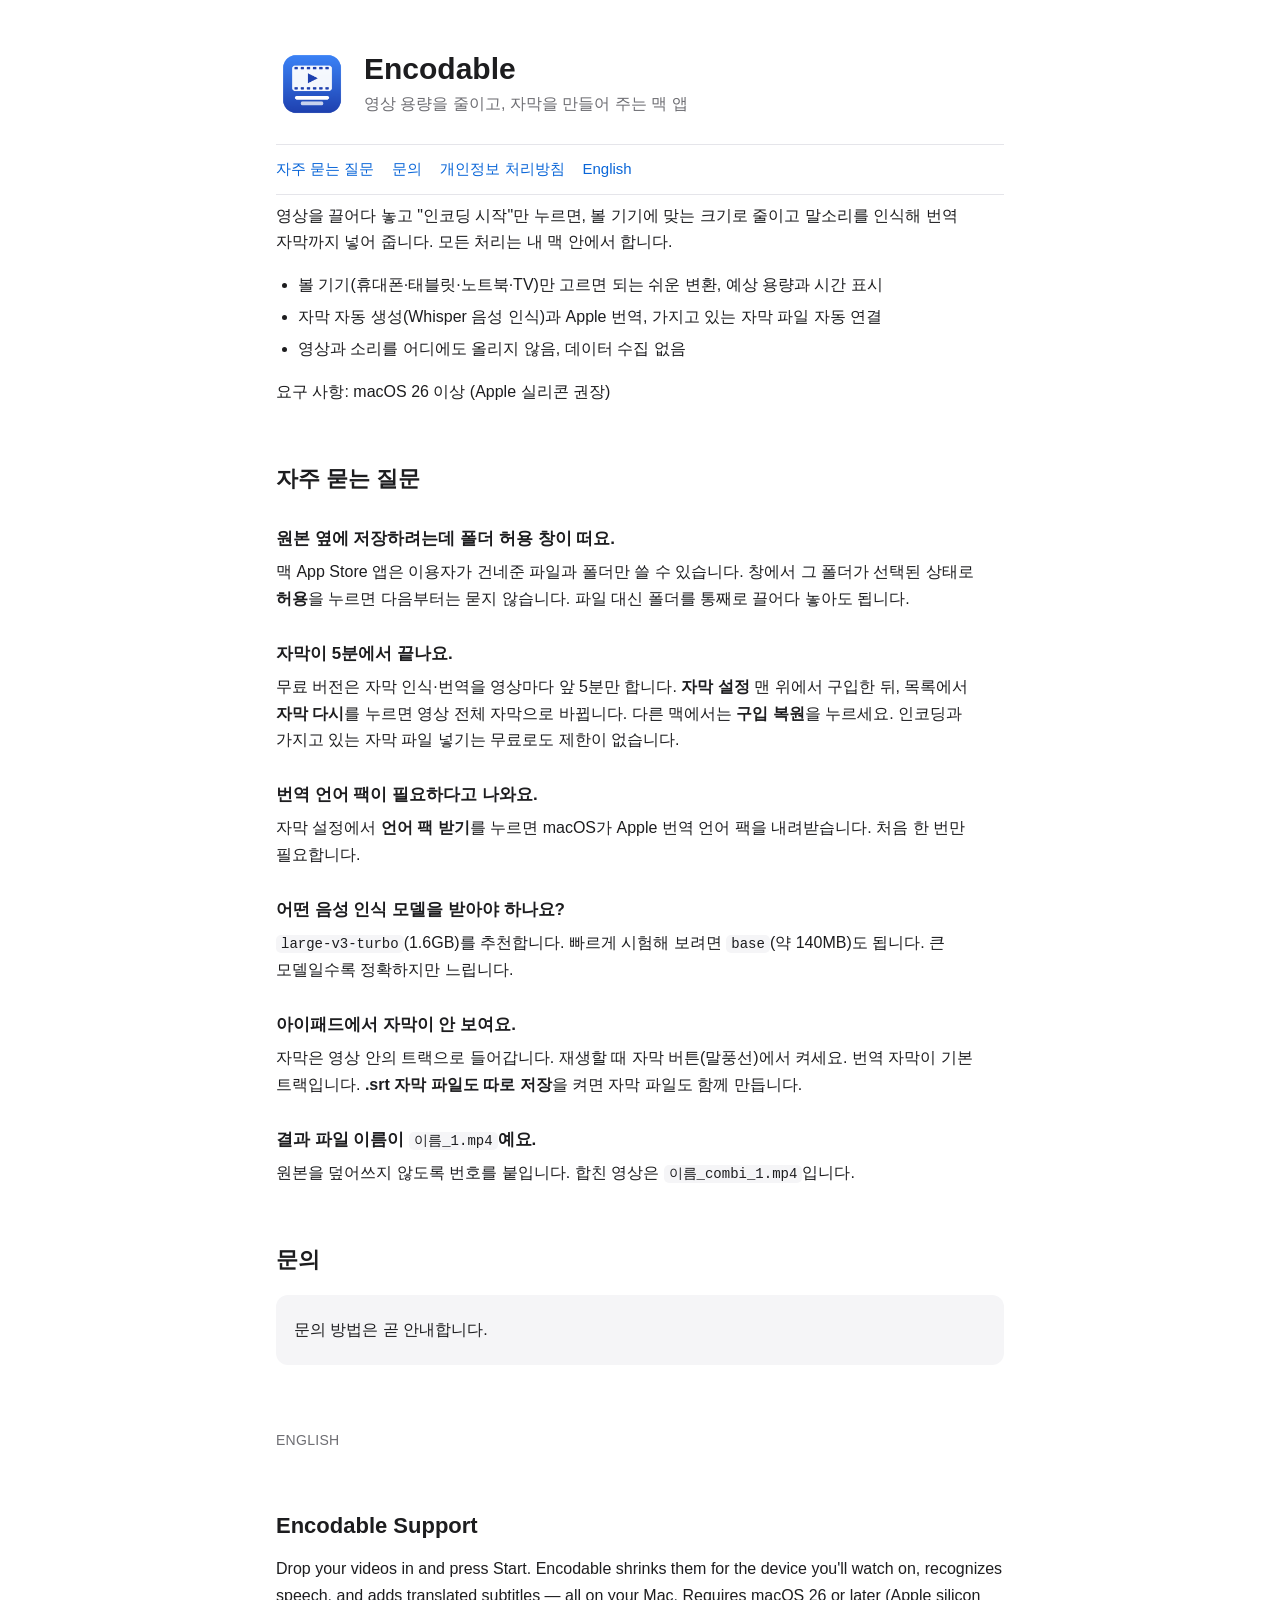
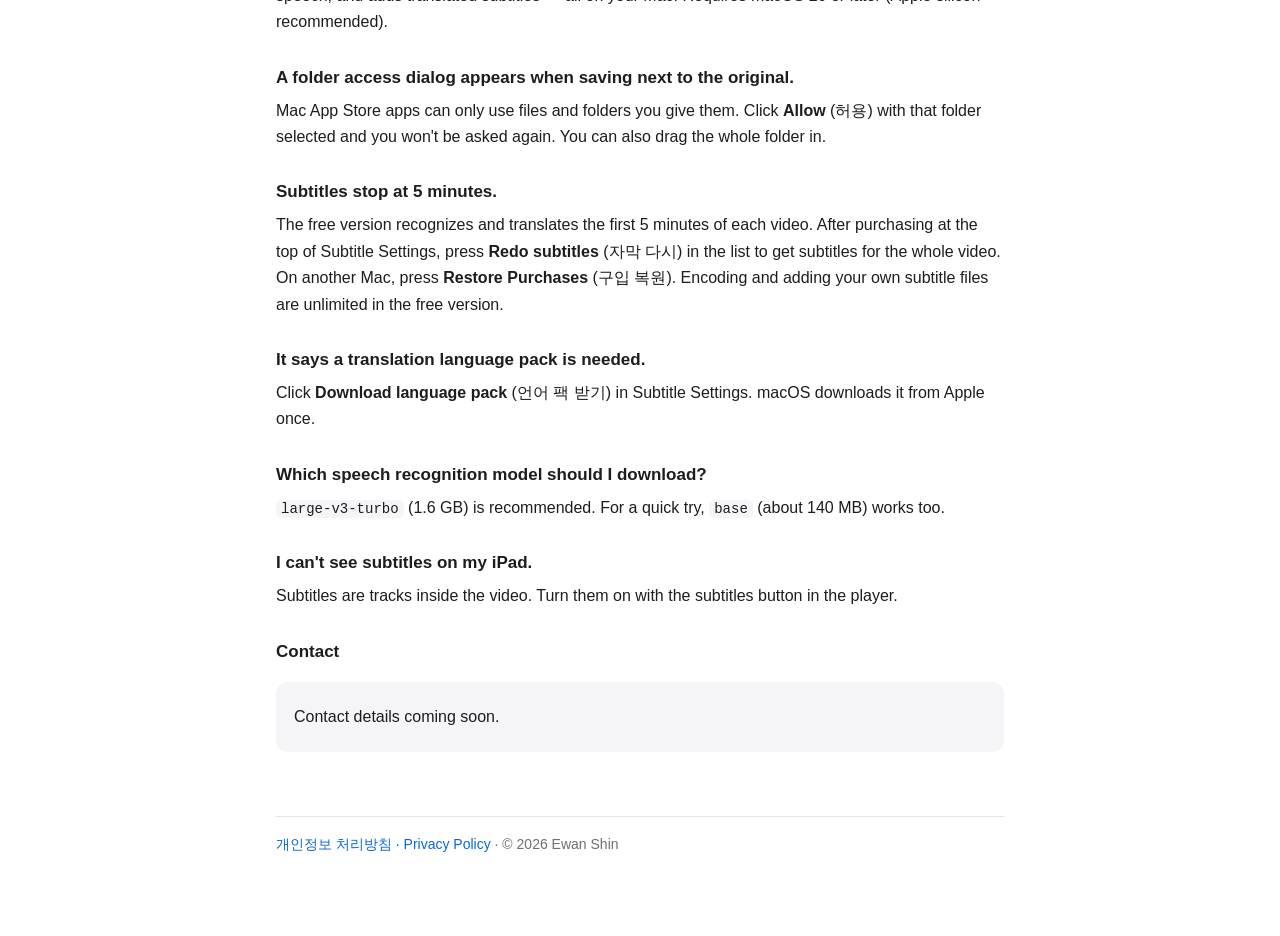
==== encodable/index.html @ 4a73bcea "Encodable 페이지 갱신 (encodable@94512da)" ====
<!doctype html>
<html lang="ko">
<head>
<meta charset="utf-8">
<meta name="viewport" content="width=device-width, initial-scale=1">
<title>Encodable 지원</title>
<meta name="description" content="Encodable — 맥에서 영상 용량을 줄이고 자막을 만들어 주는 앱. 지원과 자주 묻는 질문.">
<link rel="icon" href="icon.png">
<link rel="stylesheet" href="style.css">
</head>
<body>
<main>
<header>
  <img src="icon.png" alt="">
  <div>
    <h1>Encodable</h1>
    <p class="tagline">영상 용량을 줄이고, 자막을 만들어 주는 맥 앱</p>
  </div>
</header>
<nav>
  <a href="#faq">자주 묻는 질문</a>
  <a href="#contact">문의</a>
  <a href="privacy/">개인정보 처리방침</a>
  <a href="#english">English</a>
</nav>

<p>영상을 끌어다 놓고 "인코딩 시작"만 누르면, 볼 기기에 맞는 크기로 줄이고 말소리를 인식해 번역 자막까지 넣어 줍니다. 모든 처리는 내 맥 안에서 합니다.</p>
<ul>
  <li>볼 기기(휴대폰·태블릿·노트북·TV)만 고르면 되는 쉬운 변환, 예상 용량과 시간 표시</li>
  <li>자막 자동 생성(Whisper 음성 인식)과 Apple 번역, 가지고 있는 자막 파일 자동 연결</li>
  <li>영상과 소리를 어디에도 올리지 않음, 데이터 수집 없음</li>
</ul>
<p>요구 사항: macOS 26 이상 (Apple 실리콘 권장)</p>

<h2 id="faq">자주 묻는 질문</h2>

<h3>원본 옆에 저장하려는데 폴더 허용 창이 떠요.</h3>
<p>맥 App Store 앱은 이용자가 건네준 파일과 폴더만 쓸 수 있습니다. 창에서 그 폴더가 선택된 상태로 <b>허용</b>을 누르면 다음부터는 묻지 않습니다. 파일 대신 폴더를 통째로 끌어다 놓아도 됩니다.</p>

<h3>자막이 5분에서 끝나요.</h3>
<p>무료 버전은 자막 인식·번역을 영상마다 앞 5분만 합니다. <b>자막 설정</b> 맨 위에서 구입한 뒤, 목록에서 <b>자막 다시</b>를 누르면 영상 전체 자막으로 바뀝니다. 다른 맥에서는 <b>구입 복원</b>을 누르세요. 인코딩과 가지고 있는 자막 파일 넣기는 무료로도 제한이 없습니다.</p>

<h3>번역 언어 팩이 필요하다고 나와요.</h3>
<p>자막 설정에서 <b>언어 팩 받기</b>를 누르면 macOS가 Apple 번역 언어 팩을 내려받습니다. 처음 한 번만 필요합니다.</p>

<h3>어떤 음성 인식 모델을 받아야 하나요?</h3>
<p><code>large-v3-turbo</code>(1.6GB)를 추천합니다. 빠르게 시험해 보려면 <code>base</code>(약 140MB)도 됩니다. 큰 모델일수록 정확하지만 느립니다.</p>

<h3>아이패드에서 자막이 안 보여요.</h3>
<p>자막은 영상 안의 트랙으로 들어갑니다. 재생할 때 자막 버튼(말풍선)에서 켜세요. 번역 자막이 기본 트랙입니다. <b>.srt 자막 파일도 따로 저장</b>을 켜면 자막 파일도 함께 만듭니다.</p>

<h3>결과 파일 이름이 <code>이름_1.mp4</code>예요.</h3>
<p>원본을 덮어쓰지 않도록 번호를 붙입니다. 합친 영상은 <code>이름_combi_1.mp4</code>입니다.</p>

<h2 id="contact">문의</h2>
<div class="card" id="contact-ko">
  <p>문의 방법은 곧 안내합니다.</p>
</div>

<p class="lang" id="english">English</p>
<h2>Encodable Support</h2>
<p>Drop your videos in and press Start. Encodable shrinks them for the device you'll watch on, recognizes speech, and adds translated subtitles — all on your Mac. Requires macOS 26 or later (Apple silicon recommended).</p>

<h3>A folder access dialog appears when saving next to the original.</h3>
<p>Mac App Store apps can only use files and folders you give them. Click <b>Allow</b> (허용) with that folder selected and you won't be asked again. You can also drag the whole folder in.</p>

<h3>Subtitles stop at 5 minutes.</h3>
<p>The free version recognizes and translates the first 5 minutes of each video. After purchasing at the top of Subtitle Settings, press <b>Redo subtitles</b> (자막 다시) in the list to get subtitles for the whole video. On another Mac, press <b>Restore Purchases</b> (구입 복원). Encoding and adding your own subtitle files are unlimited in the free version.</p>

<h3>It says a translation language pack is needed.</h3>
<p>Click <b>Download language pack</b> (언어 팩 받기) in Subtitle Settings. macOS downloads it from Apple once.</p>

<h3>Which speech recognition model should I download?</h3>
<p><code>large-v3-turbo</code> (1.6 GB) is recommended. For a quick try, <code>base</code> (about 140 MB) works too.</p>

<h3>I can't see subtitles on my iPad.</h3>
<p>Subtitles are tracks inside the video. Turn them on with the subtitles button in the player.</p>

<h3>Contact</h3>
<div class="card" id="contact-en">
  <p>Contact details coming soon.</p>
</div>

<footer>
  <a href="privacy/">개인정보 처리방침 · Privacy Policy</a> · © 2026 Ewan Shin
</footer>
</main>
</body>
</html>
---- encodable/style.css ----
:root {
  --bg: #ffffff;
  --fg: #1d1d1f;
  --muted: #6e6e73;
  --line: #e5e5ea;
  --accent: #0a66d8;
  --card: #f5f5f7;
}
@media (prefers-color-scheme: dark) {
  :root:not([data-theme="light"]) {
    --bg: #161618;
    --fg: #f2f2f7;
    --muted: #a1a1a6;
    --line: #2c2c2e;
    --accent: #5aa2ff;
    --card: #1f1f22;
  }
}
* { box-sizing: border-box; }
body {
  margin: 0;
  background: var(--bg);
  color: var(--fg);
  font: 16px/1.65 -apple-system, BlinkMacSystemFont, "Apple SD Gothic Neo", "Pretendard", "Segoe UI", sans-serif;
  -webkit-font-smoothing: antialiased;
  word-break: keep-all;
  overflow-wrap: anywhere;
}
main { max-width: 760px; margin: 0 auto; padding: 48px 16px 80px; }
header { display: flex; align-items: center; gap: 16px; margin-bottom: 8px; }
header img { width: 72px; height: 72px; }
h1 { font-size: 30px; line-height: 1.2; margin: 0; }
.tagline { color: var(--muted); margin: 4px 0 0; }
nav { display: flex; flex-wrap: wrap; gap: 8px 18px; margin: 24px 0 8px; padding: 12px 0; border-top: 1px solid var(--line); border-bottom: 1px solid var(--line); font-size: 15px; }
h2 { font-size: 22px; margin: 48px 0 12px; padding-top: 8px; }
h3 { font-size: 17px; margin: 28px 0 6px; }
p, li { margin: 6px 0; }
ul { padding-left: 22px; }
a { color: var(--accent); text-decoration: none; }
a:hover { text-decoration: underline; }
code { font: 14px ui-monospace, SFMono-Regular, Menlo, monospace; background: var(--card); padding: 1px 5px; border-radius: 5px; }
.card { background: var(--card); border-radius: 12px; padding: 16px 18px; margin: 16px 0; }
.lang { color: var(--muted); font-size: 14px; letter-spacing: .02em; text-transform: uppercase; margin-top: 64px; }
footer { margin-top: 64px; padding-top: 16px; border-top: 1px solid var(--line); color: var(--muted); font-size: 14px; }
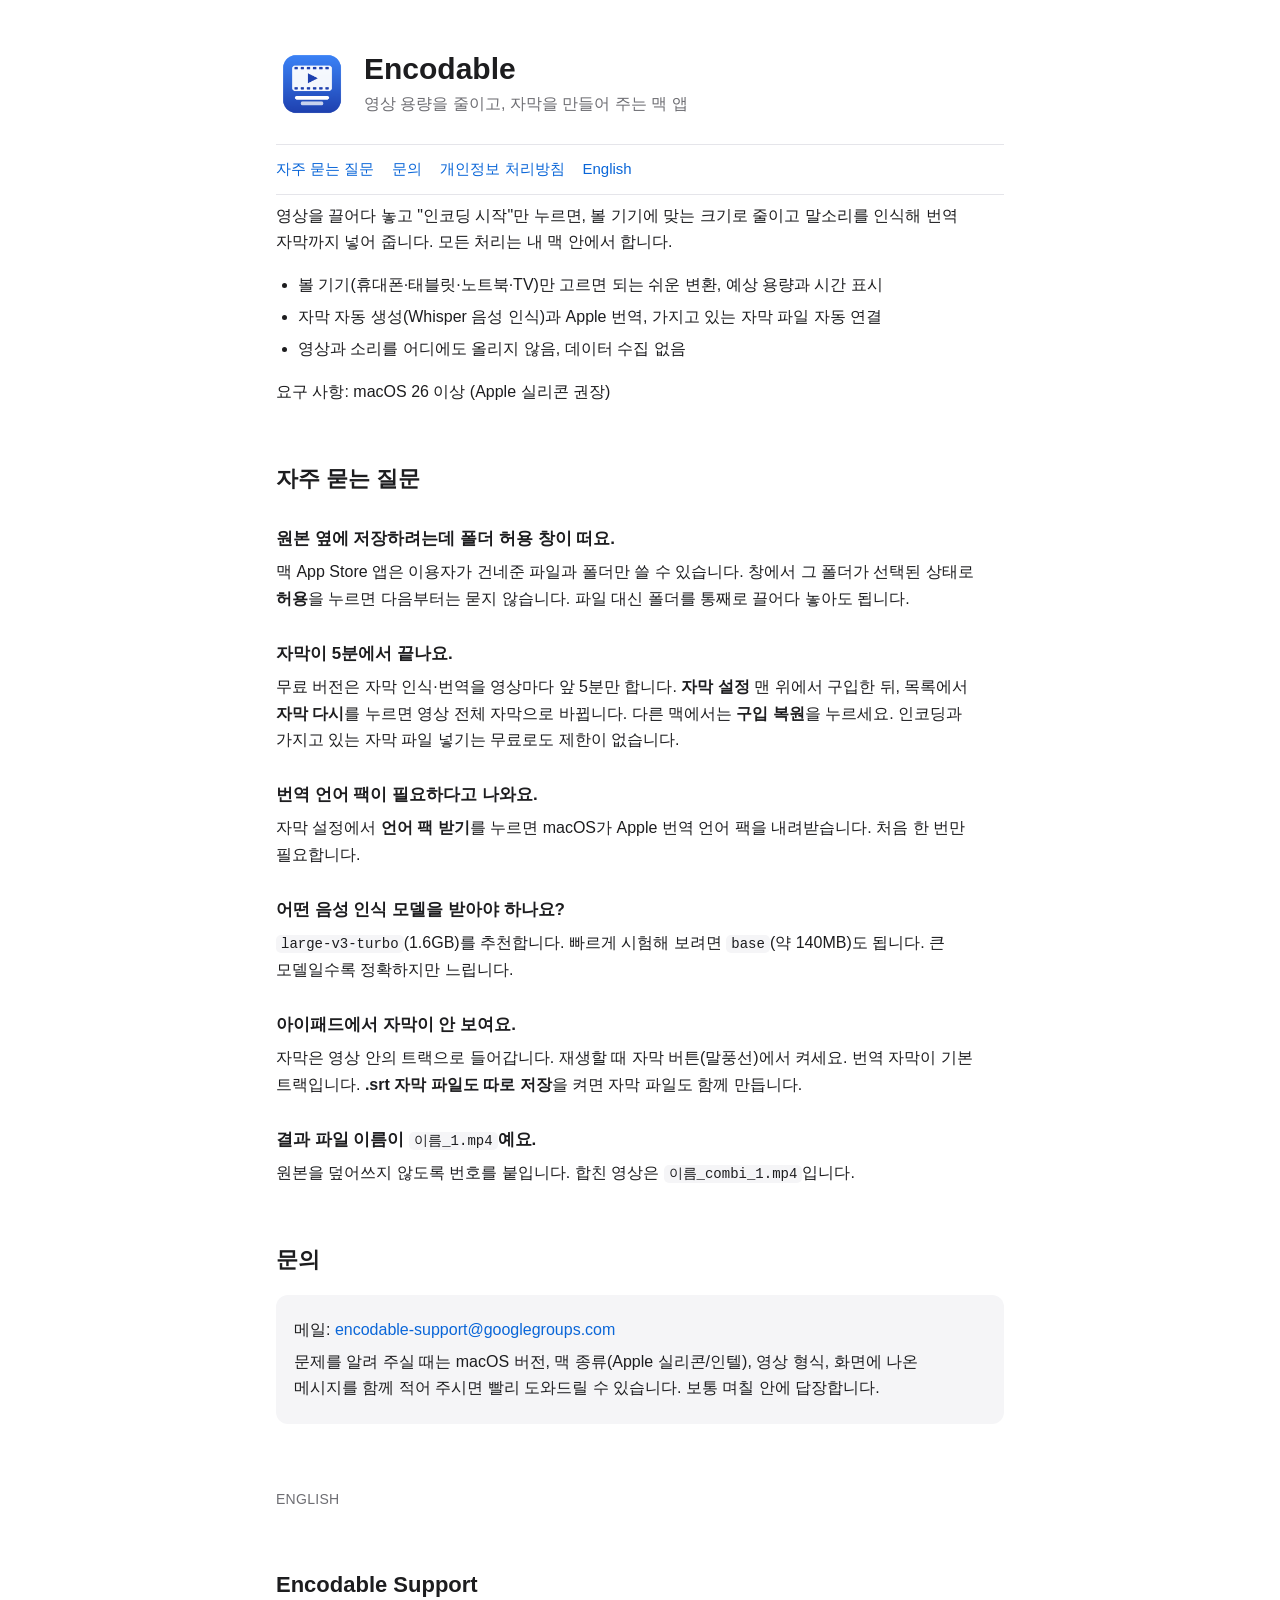
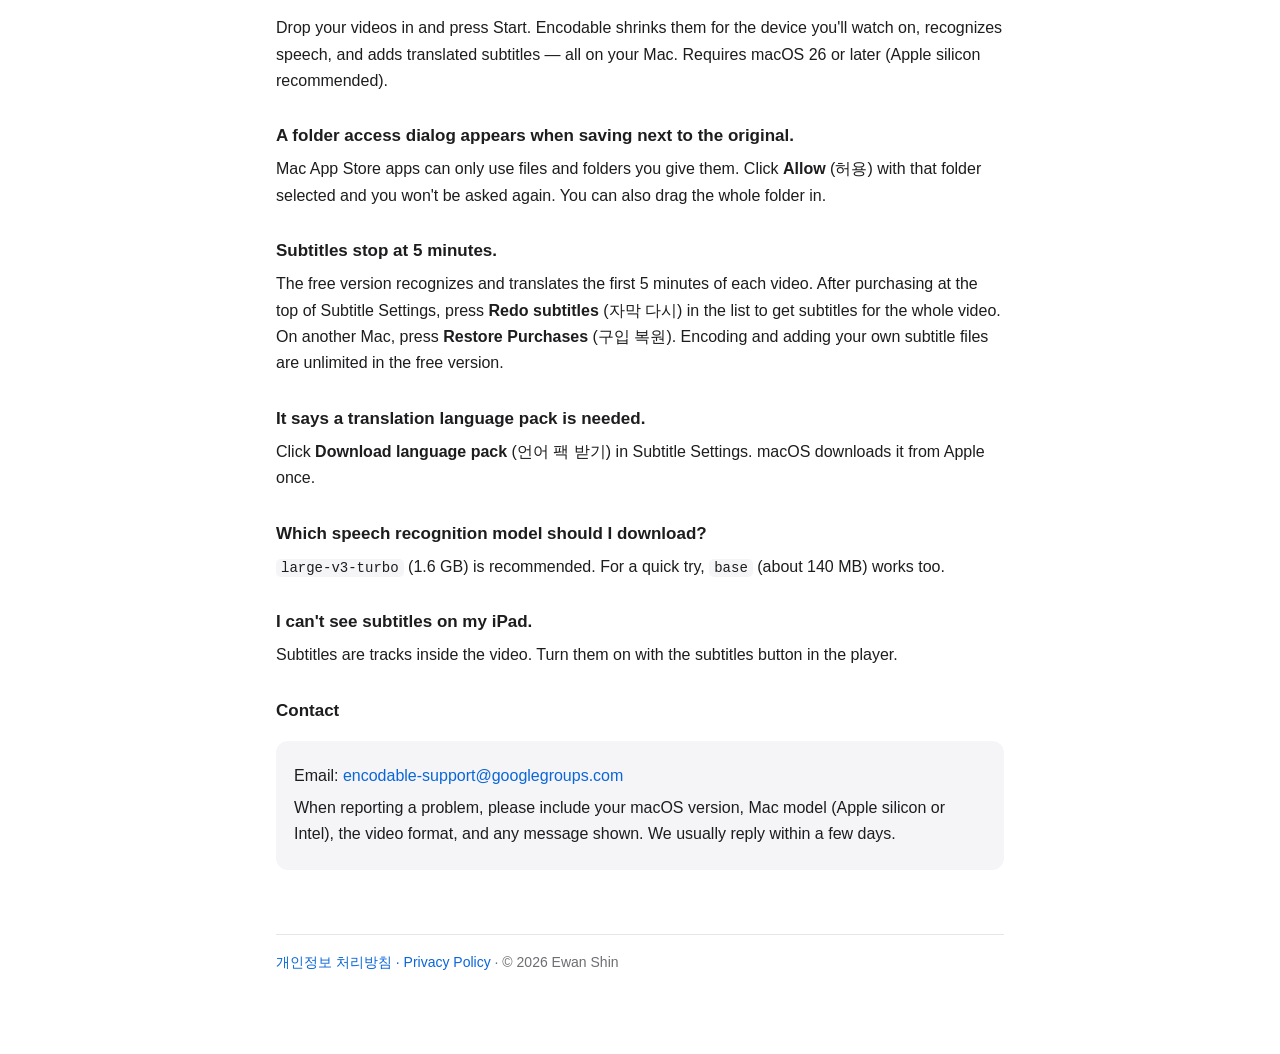
==== commit 6863bc20: "Encodable 페이지 갱신 (encodable@244fb53)" ====
--- a/encodable/index.html
+++ b/encodable/index.html
@@ -54,7 +54,8 @@
 
 <h2 id="contact">문의</h2>
 <div class="card" id="contact-ko">
-  <p>문의 방법은 곧 안내합니다.</p>
+  <p>메일: <a href="mailto:encodable-support@googlegroups.com">encodable-support@googlegroups.com</a></p>
+  <p>문제를 알려 주실 때는 macOS 버전, 맥 종류(Apple 실리콘/인텔), 영상 형식, 화면에 나온 메시지를 함께 적어 주시면 빨리 도와드릴 수 있습니다. 보통 며칠 안에 답장합니다.</p>
 </div>
 
 <p class="lang" id="english">English</p>
@@ -78,7 +79,8 @@
 
 <h3>Contact</h3>
 <div class="card" id="contact-en">
-  <p>Contact details coming soon.</p>
+  <p>Email: <a href="mailto:encodable-support@googlegroups.com">encodable-support@googlegroups.com</a></p>
+  <p>When reporting a problem, please include your macOS version, Mac model (Apple silicon or Intel), the video format, and any message shown. We usually reply within a few days.</p>
 </div>
 
 <footer>
